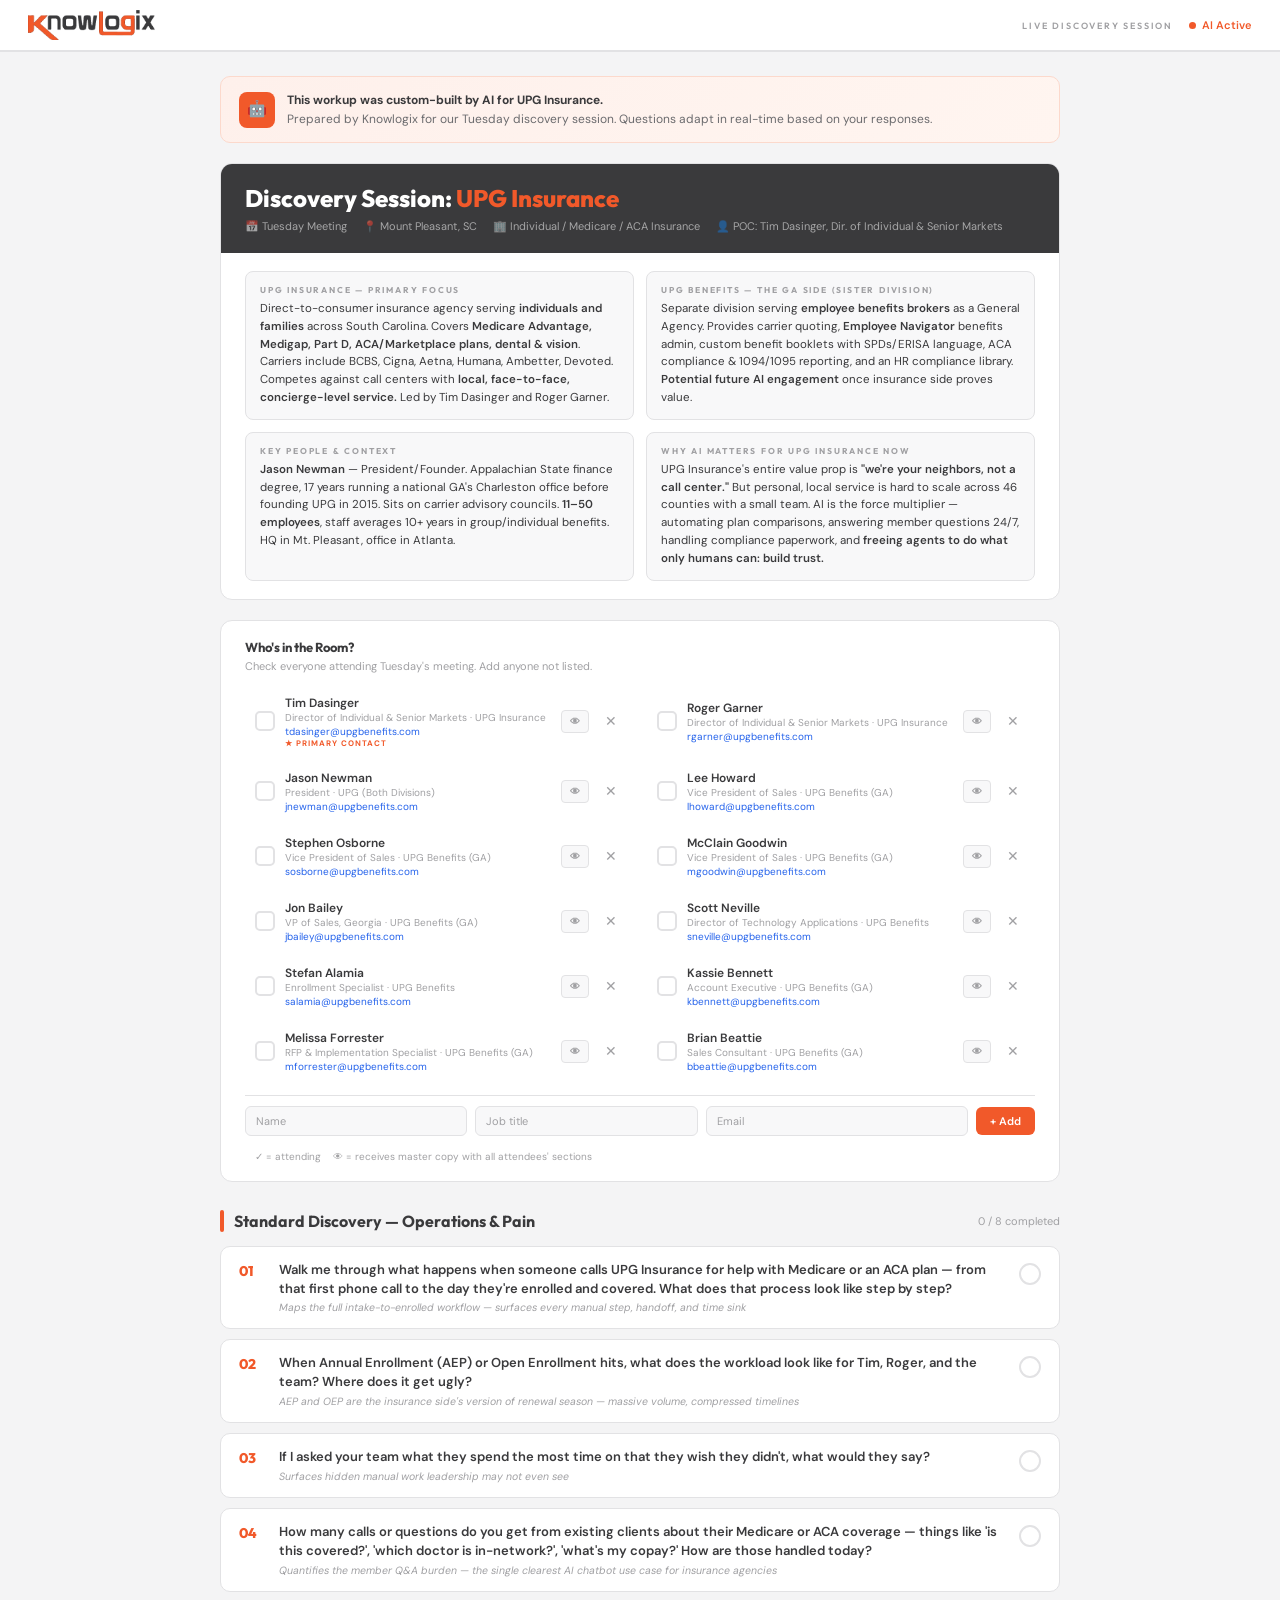
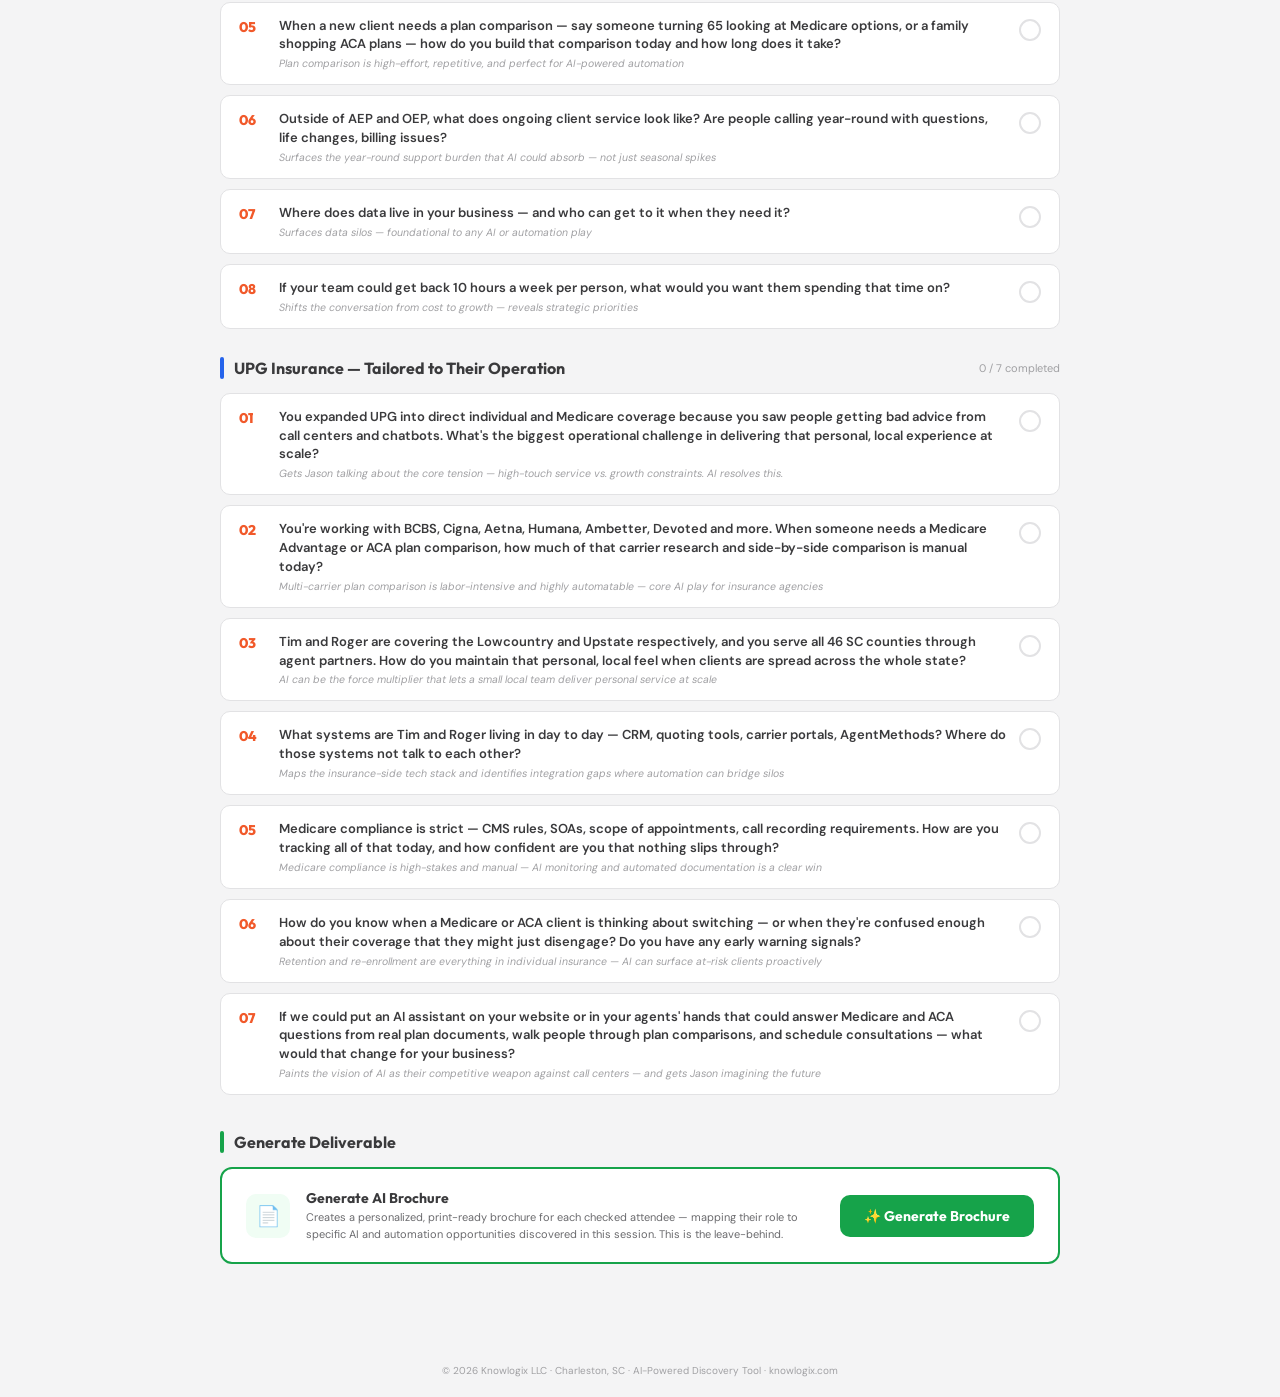
==== index.html @ 44c3808f "Initial commit — UPG Discovery Session tool AI-powered live discovery session app for UPG Insurance " ====
<!DOCTYPE html>
<html lang="en">
<head>
  <meta charset="UTF-8">
  <meta name="viewport" content="width=device-width, initial-scale=1.0">
  <title>Knowlogix — UPG Discovery Session</title>
  <link rel="stylesheet" href="css/styles.css">
</head>
<body>
<!-- TOP BAR -->
<div class="topbar">
  <img src="assets/knowlogix-logo.png" alt="Knowlogix">
  <div class="topbar-right">
    <span class="topbar-badge">Live Discovery Session</span>
    <span class="topbar-status"><span class="dot"></span> AI Active</span>
  </div>
</div>

<div class="container">

  <!-- AI BANNER -->
  <div class="ai-banner">
    <div class="icon-ai">🤖</div>
    <div>
      <strong>This workup was custom-built by AI for UPG Insurance.</strong><br>
      Prepared by Knowlogix for our Tuesday discovery session. Questions adapt in real-time based on your responses.
    </div>
  </div>

  <!-- CUSTOM UPG HEADER -->
  <div class="custom-header">
    <div class="custom-header-top">
      <h1>Discovery Session: <span>UPG Insurance</span></h1>
      <div class="custom-header-meta">
        <span>📅 Tuesday Meeting</span>
        <span>📍 Mount Pleasant, SC</span>
        <span>🏢 Individual / Medicare / ACA Insurance</span>
        <span>👤 POC: Tim Dasinger, Dir. of Individual & Senior Markets</span>
      </div>
    </div>
    <div class="custom-header-body">
      <div class="intel-grid">
        <div class="intel-card">
          <div class="intel-card-label">UPG Insurance — Primary Focus</div>
          <div class="intel-card-content">
            Direct-to-consumer insurance agency serving <strong>individuals and families</strong> across South Carolina. Covers <strong>Medicare Advantage, Medigap, Part D, ACA/Marketplace plans, dental & vision</strong>. Carriers include BCBS, Cigna, Aetna, Humana, Ambetter, Devoted. Competes against call centers with <strong>local, face-to-face, concierge-level service.</strong> Led by Tim Dasinger and Roger Garner.
          </div>
        </div>
        <div class="intel-card">
          <div class="intel-card-label">UPG Benefits — The GA Side (Sister Division)</div>
          <div class="intel-card-content">
            Separate division serving <strong>employee benefits brokers</strong> as a General Agency. Provides carrier quoting, <strong>Employee Navigator</strong> benefits admin, custom benefit booklets with SPDs/ERISA language, ACA compliance & 1094/1095 reporting, and an HR compliance library. <strong>Potential future AI engagement</strong> once insurance side proves value.
          </div>
        </div>
        <div class="intel-card">
          <div class="intel-card-label">Key People & Context</div>
          <div class="intel-card-content">
            <strong>Jason Newman</strong> — President/Founder. Appalachian State finance degree, 17 years running a national GA's Charleston office before founding UPG in 2015. Sits on carrier advisory councils. <strong>11–50 employees</strong>, staff averages 10+ years in group/individual benefits. HQ in Mt. Pleasant, office in Atlanta.
          </div>
        </div>
        <div class="intel-card">
          <div class="intel-card-label">Why AI Matters for UPG Insurance Now</div>
          <div class="intel-card-content">
            UPG Insurance's entire value prop is <strong>"we're your neighbors, not a call center."</strong> But personal, local service is hard to scale across 46 counties with a small team. AI is the force multiplier — automating plan comparisons, answering member questions 24/7, handling compliance paperwork, and <strong>freeing agents to do what only humans can: build trust.</strong>
          </div>
        </div>
      </div>
    </div>
  </div>

  <!-- SECTION 1: STANDARD DISCOVERY -->

  <!-- ATTENDEE PICKER -->
  <div class="attendees-section">
    <div class="attendees-title">Who's in the Room?</div>
    <div class="attendees-sub">Check everyone attending Tuesday's meeting. Add anyone not listed.</div>
    <div class="attendee-grid" id="attendee-grid">
    </div>
  </div>

  <div class="section-header">
    <div class="bar"></div>
    <h2>Standard Discovery — Operations & Pain</h2>
    <span class="count" id="count-standard">0 / 8 completed</span>
  </div>
  <div id="standard-questions"></div>

  <!-- SECTION 2: UPG-SPECIFIC -->
  <div class="section-header">
    <div class="bar" style="background: var(--blue);"></div>
    <h2>UPG Insurance — Tailored to Their Operation</h2>
    <span class="count" id="count-custom">0 / 7 completed</span>
  </div>
  <div id="custom-questions"></div>

  <!-- GENERATE BROCHURE SECTION -->
  <div class="section-header" style="margin-top:36px;">
    <div class="bar" style="background:var(--green);"></div>
    <h2>Generate Deliverable</h2>
  </div>
  <div class="gen-brochure-section">
    <div class="gen-brochure-inner">
      <div class="gen-icon">📄</div>
      <div class="gen-text">
        <div class="gen-title">Generate AI Brochure</div>
        <div class="gen-desc">Creates a personalized, print-ready brochure for each checked attendee — mapping their role to specific AI and automation opportunities discovered in this session. This is the leave-behind.</div>
      </div>
      <button class="btn-generate-brochure" id="btn-brochure" onclick="generateBrochure()">
        ✨ Generate Brochure
      </button>
    </div>
    <div id="brochure-loading" style="display:none;" class="brochure-loading">
      <div class="spinner"></div>
      <span>AI is building your personalized brochure — analyzing notes, attendees, and opportunity signals...</span>
    </div>
  </div>

  <!-- BROCHURE OUTPUT -->
  <div id="brochure-output"></div>

</div>

<div class="app-footer">
  © 2026 Knowlogix LLC · Charleston, SC · AI-Powered Discovery Tool · knowlogix.com
</div>

<script src="js/app.js"></script>
</body>
</html>
---- css/styles.css ----
@import url('https://fonts.googleapis.com/css2?family=DM+Sans:ital,wght@0,400;0,500;0,600;0,700&family=Outfit:wght@300;400;500;600;700;800&display=swap');

:root {
  --charcoal: #3a3a3c;
  --orange: #f1592a;
  --orange-light: #fef0eb;
  --orange-mid: #fcd9cc;
  --dark: #1e1e20;
  --mid: #6b6b6e;
  --light: #a0a0a3;
  --bg: #ffffff;
  --off-white: #f8f8f9;
  --rule: #e2e2e4;
  --green: #16a34a;
  --green-light: #f0fdf4;
  --blue: #2563eb;
  --blue-light: #eff6ff;
  --red: #dc2626;
}

* { margin:0; padding:0; box-sizing:border-box; }
body {
  font-family: 'DM Sans', sans-serif;
  background: #f4f4f5;
  color: var(--charcoal);
  min-height: 100vh;
}

/* ── TOP BAR ── */
.topbar {
  background: var(--bg);
  border-bottom: 2px solid var(--rule);
  padding: 10px 28px;
  display: flex;
  justify-content: space-between;
  align-items: center;
  position: sticky;
  top: 0;
  z-index: 100;
}
.topbar img { height: 30px; }
.topbar-right {
  display: flex;
  align-items: center;
  gap: 16px;
}
.topbar-badge {
  font-family: 'Outfit', sans-serif;
  font-size: 9px;
  font-weight: 600;
  letter-spacing: 1.8px;
  text-transform: uppercase;
  color: var(--light);
}
.topbar-status {
  font-size: 11px;
  font-weight: 600;
  color: var(--orange);
  display: flex;
  align-items: center;
  gap: 6px;
}
.topbar-status .dot {
  width: 7px; height: 7px;
  border-radius: 50%;
  background: var(--orange);
  animation: pulse 2s infinite;
}
@keyframes pulse {
  0%, 100% { opacity: 1; }
  50% { opacity: 0.4; }
}

/* ── CONTAINER ── */
.container {
  max-width: 880px;
  margin: 0 auto;
  padding: 24px 20px 60px;
}

/* ── AI BANNER ── */
.ai-banner {
  background: linear-gradient(135deg, var(--orange-light), #fff5f0);
  border: 1px solid var(--orange-mid);
  border-radius: 10px;
  padding: 14px 18px;
  margin-bottom: 20px;
  display: flex;
  align-items: center;
  gap: 12px;
  font-size: 12px;
  color: var(--mid);
  line-height: 1.55;
}
.ai-banner .icon-ai {
  width: 36px; height: 36px;
  border-radius: 8px;
  background: var(--orange);
  display: flex;
  align-items: center;
  justify-content: center;
  flex-shrink: 0;
  font-size: 16px;
}
.ai-banner strong { color: var(--charcoal); }

/* ── CUSTOM HEADER ── */
.custom-header {
  background: #fff;
  border-radius: 12px;
  border: 1px solid var(--rule);
  overflow: hidden;
  margin-bottom: 20px;
}
.custom-header-top {
  background: var(--charcoal);
  padding: 20px 24px;
  color: #fff;
}
.custom-header-top h1 {
  font-family: 'Outfit', sans-serif;
  font-weight: 800;
  font-size: 24px;
  line-height: 1.2;
  margin-bottom: 4px;
}
.custom-header-top h1 span { color: var(--orange); }
.custom-header-meta {
  font-size: 11px;
  color: rgba(255,255,255,0.55);
  display: flex;
  flex-wrap: wrap;
  gap: 16px;
  margin-top: 6px;
}
.custom-header-body { padding: 18px 24px; }
.intel-grid {
  display: grid;
  grid-template-columns: 1fr 1fr;
  gap: 12px;
}
.intel-card {
  background: var(--off-white);
  border: 1px solid var(--rule);
  border-radius: 8px;
  padding: 12px 14px;
}
.intel-card-label {
  font-family: 'Outfit', sans-serif;
  font-weight: 700;
  font-size: 8.5px;
  text-transform: uppercase;
  letter-spacing: 1.8px;
  color: var(--light);
  margin-bottom: 5px;
}
.intel-card-content {
  font-size: 11.5px;
  color: var(--charcoal);
  line-height: 1.55;
}
.intel-card-content strong { font-weight: 600; }

/* ── SECTION HEADERS ── */
.section-header {
  display: flex;
  align-items: center;
  gap: 10px;
  margin: 28px 0 14px;
}
.section-header .bar {
  width: 4px;
  height: 22px;
  border-radius: 2px;
  background: var(--orange);
}
.section-header h2 {
  font-family: 'Outfit', sans-serif;
  font-weight: 700;
  font-size: 16px;
  color: var(--charcoal);
}
.section-header .count {
  font-size: 11px;
  color: var(--light);
  margin-left: auto;
}

/* ── QUESTION CARD ── */
.q-card {
  background: #fff;
  border: 1px solid var(--rule);
  border-radius: 10px;
  margin-bottom: 10px;
  overflow: hidden;
  transition: border-color 0.2s, box-shadow 0.2s;
}
.q-card.active {
  border-color: var(--orange);
  box-shadow: 0 2px 12px rgba(241,89,42,0.1);
}
.q-card.completed { border-color: var(--green); }
.q-card-header {
  padding: 14px 18px;
  display: flex;
  align-items: flex-start;
  gap: 12px;
  cursor: pointer;
  user-select: none;
}
.q-num {
  font-family: 'Outfit', sans-serif;
  font-weight: 800;
  font-size: 14px;
  color: var(--orange);
  width: 28px;
  flex-shrink: 0;
  padding-top: 1px;
}
.q-card.completed .q-num { color: var(--green); }
.q-main { flex: 1; }
.q-text {
  font-size: 13px;
  font-weight: 600;
  color: var(--charcoal);
  line-height: 1.45;
}
.q-why {
  font-size: 10.5px;
  color: var(--light);
  margin-top: 3px;
  font-style: italic;
}
.q-status {
  width: 22px; height: 22px;
  border-radius: 50%;
  border: 2px solid var(--rule);
  display: flex;
  align-items: center;
  justify-content: center;
  flex-shrink: 0;
  font-size: 12px;
  margin-top: 2px;
  color: transparent;
}
.q-card.completed .q-status {
  background: var(--green);
  border-color: var(--green);
  color: #fff;
}
.q-card.active .q-status { border-color: var(--orange); }

/* ── EXPANDED BODY ── */
.q-body {
  display: none;
  padding: 0 18px 16px;
  padding-left: 58px;
}
.q-card.active .q-body { display: block; }

/* ── RECORDING CONTROLS ── */
.rec-controls {
  display: flex;
  gap: 8px;
  align-items: center;
  margin-bottom: 10px;
  flex-wrap: wrap;
}
.btn-rec {
  display: flex;
  align-items: center;
  gap: 6px;
  padding: 8px 14px;
  border-radius: 8px;
  border: none;
  font-family: 'DM Sans', sans-serif;
  font-size: 12px;
  font-weight: 600;
  cursor: pointer;
  transition: all 0.15s;
}
.btn-rec.record { background: var(--red); color: #fff; }
.btn-rec.record:hover { background: #b91c1c; }
.btn-rec.record.recording { animation: recPulse 1s infinite; }
@keyframes recPulse {
  0%, 100% { box-shadow: 0 0 0 0 rgba(220,38,38,0.4); }
  50% { box-shadow: 0 0 0 8px rgba(220,38,38,0); }
}
.btn-rec.generate { background: var(--orange); color: #fff; }
.btn-rec.generate:hover { background: #d94920; }
.btn-rec.done { background: var(--green); color: #fff; }
.btn-rec:disabled { opacity: 0.4; cursor: not-allowed; }

.rec-indicator {
  font-size: 11px;
  color: var(--red);
  font-weight: 600;
  display: flex;
  align-items: center;
  gap: 5px;
}
.rec-dot {
  width: 8px; height: 8px;
  border-radius: 50%;
  background: var(--red);
  animation: blink 0.8s infinite;
}
@keyframes blink {
  0%, 100% { opacity: 1; }
  50% { opacity: 0; }
}

/* ── NOTES ── */
.notes-area {
  width: 100%;
  min-height: 60px;
  border: 1px solid var(--rule);
  border-radius: 8px;
  padding: 10px 12px;
  font-family: 'DM Sans', sans-serif;
  font-size: 12px;
  color: var(--charcoal);
  resize: vertical;
  margin-bottom: 10px;
  background: var(--off-white);
  line-height: 1.55;
}
.notes-area:focus { outline: none; border-color: var(--orange); background: #fff; }
.notes-area::placeholder { color: var(--light); }

/* ── AI FOLLOW-UP ── */
.ai-followup {
  background: var(--blue-light);
  border: 1px solid #bfdbfe;
  border-radius: 8px;
  padding: 12px 14px;
  margin-top: 8px;
}
.ai-followup-label {
  font-family: 'Outfit', sans-serif;
  font-weight: 700;
  font-size: 9px;
  text-transform: uppercase;
  letter-spacing: 1.5px;
  color: var(--blue);
  margin-bottom: 6px;
}
.ai-followup-content {
  font-size: 12px;
  color: var(--charcoal);
  line-height: 1.6;
}
.followup-q {
  margin-bottom: 6px;
  padding-left: 10px;
  border-left: 2px solid var(--blue);
}
.ai-loading {
  display: flex;
  align-items: center;
  gap: 8px;
  font-size: 12px;
  color: var(--blue);
  font-weight: 500;
}
.spinner {
  width: 16px; height: 16px;
  border: 2px solid #bfdbfe;
  border-top-color: var(--blue);
  border-radius: 50%;
  animation: spin 0.6s linear infinite;
}
@keyframes spin { to { transform: rotate(360deg); } }

.opportunity-signal {
  margin-top: 8px;
  padding: 8px 10px;
  background: #f0fdf4;
  border: 1px solid #bbf7d0;
  border-radius: 6px;
  font-size: 11px;
  color: #166534;
  line-height: 1.5;
}

/* ── TRANSCRIPT ── */
.transcript-label {
  font-size: 9px;
  font-weight: 700;
  text-transform: uppercase;
  letter-spacing: 1.2px;
  color: var(--light);
  margin-bottom: 4px;
}
.transcript-text {
  background: #fff;
  border: 1px solid var(--rule);
  border-radius: 8px;
  padding: 10px 12px;
  font-size: 12px;
  color: var(--charcoal);
  line-height: 1.55;
  margin-bottom: 8px;
  max-height: 120px;
  overflow-y: auto;
}

/* ── FOOTER ── */
.app-footer {
  text-align: center;
  padding: 20px;
  font-size: 10px;
  color: var(--light);
}

/* ── ATTENDEE PICKER ── */
.attendees-section {
  background: #fff;
  border: 1px solid var(--rule);
  border-radius: 12px;
  padding: 18px 24px;
  margin-bottom: 20px;
}
.attendees-title {
  font-family: 'Outfit', sans-serif;
  font-weight: 700;
  font-size: 13px;
  color: var(--charcoal);
  margin-bottom: 4px;
}
.attendees-sub {
  font-size: 11px;
  color: var(--light);
  margin-bottom: 14px;
}
.attendee-grid {
  display: grid;
  grid-template-columns: 1fr 1fr;
  gap: 6px 14px;
}
.attendee-row {
  display: flex;
  align-items: center;
  gap: 10px;
  padding: 8px 10px;
  border-radius: 6px;
  cursor: pointer;
  user-select: none;
  transition: background 0.15s;
}
.attendee-row:hover { background: var(--off-white); }
.attendee-row.checked { background: var(--green-light); }
.attendee-check {
  width: 20px; height: 20px;
  border-radius: 5px;
  border: 2px solid var(--rule);
  display: flex;
  align-items: center;
  justify-content: center;
  flex-shrink: 0;
  font-size: 12px;
  color: transparent;
  transition: all 0.15s;
}
.attendee-row.checked .attendee-check {
  background: var(--green);
  border-color: var(--green);
  color: #fff;
}
.attendee-info { flex: 1; }
.attendee-name {
  font-size: 12px;
  font-weight: 600;
  color: var(--charcoal);
}
.attendee-role {
  font-size: 10px;
  color: var(--light);
}
.attendee-poc {
  font-size: 8px;
  font-weight: 700;
  text-transform: uppercase;
  letter-spacing: 1px;
  color: var(--orange);
}
.add-attendee-row {
  grid-column: 1 / -1;
  display: flex;
  gap: 8px;
  align-items: center;
  margin-top: 8px;
  padding-top: 10px;
  border-top: 1px solid var(--rule);
}
.add-input {
  padding: 7px 10px;
  border: 1px solid var(--rule);
  border-radius: 6px;
  font-family: 'DM Sans', sans-serif;
  font-size: 11px;
  color: var(--charcoal);
  background: var(--off-white);
}
.add-input:focus { outline: none; border-color: var(--orange); background: #fff; }
.add-input::placeholder { color: var(--light); }
.btn-add {
  padding: 7px 14px;
  border: none;
  border-radius: 6px;
  background: var(--orange);
  color: #fff;
  font-family: 'DM Sans', sans-serif;
  font-size: 11px;
  font-weight: 600;
  cursor: pointer;
}
.btn-add:hover { background: #d94920; }

/* ── GENERATE BROCHURE ── */
.gen-brochure-section {
  background: #fff;
  border: 2px solid var(--green);
  border-radius: 12px;
  padding: 20px 24px;
  margin-bottom: 20px;
}
.gen-brochure-inner {
  display: flex;
  align-items: center;
  gap: 16px;
}
.gen-icon {
  width: 44px; height: 44px;
  background: var(--green-light);
  border-radius: 10px;
  display: flex;
  align-items: center;
  justify-content: center;
  font-size: 20px;
  flex-shrink: 0;
}
.gen-text { flex: 1; }
.gen-title {
  font-family: 'Outfit', sans-serif;
  font-weight: 700;
  font-size: 14px;
  color: var(--charcoal);
  margin-bottom: 2px;
}
.gen-desc {
  font-size: 11px;
  color: var(--mid);
  line-height: 1.5;
}
.btn-generate-brochure {
  padding: 12px 24px;
  border: none;
  border-radius: 10px;
  background: var(--green);
  color: #fff;
  font-family: 'Outfit', sans-serif;
  font-size: 14px;
  font-weight: 700;
  cursor: pointer;
  white-space: nowrap;
  transition: background 0.15s;
}
.btn-generate-brochure:hover { background: #15803d; }
.btn-generate-brochure:disabled { opacity: 0.5; cursor: not-allowed; }
.brochure-loading {
  display: flex;
  align-items: center;
  gap: 10px;
  margin-top: 14px;
  font-size: 12px;
  color: var(--green);
  font-weight: 500;
}

/* ── BROCHURE OUTPUT ── */
.brochure-frame {
  background: #fff;
  border: 1px solid var(--rule);
  border-radius: 12px;
  overflow: hidden;
  margin-bottom: 20px;
  box-shadow: 0 4px 24px rgba(0,0,0,0.06);
}
.brochure-toolbar {
  background: var(--charcoal);
  padding: 10px 20px;
  display: flex;
  justify-content: space-between;
  align-items: center;
}
.brochure-toolbar-title {
  font-family: 'Outfit', sans-serif;
  font-size: 12px;
  font-weight: 600;
  color: #fff;
  letter-spacing: 0.5px;
}
.btn-print {
  padding: 6px 16px;
  border: none;
  border-radius: 6px;
  background: var(--orange);
  color: #fff;
  font-family: 'DM Sans', sans-serif;
  font-size: 11px;
  font-weight: 600;
  cursor: pointer;
}
.btn-print:hover { background: #d94920; }
.brochure-content {
  padding: 40px;
  font-size: 13px;
  color: var(--charcoal);
  line-height: 1.65;
}
.brochure-content h1 {
  font-family: 'Outfit', sans-serif;
  font-weight: 800;
  font-size: 26px;
  color: var(--charcoal);
  margin-bottom: 4px;
}
.brochure-content h1 span { color: var(--orange); }
.brochure-content .brochure-sub {
  font-size: 12px;
  color: var(--mid);
  margin-bottom: 24px;
  padding-bottom: 16px;
  border-bottom: 2px solid var(--rule);
}
.brochure-content h2 {
  font-family: 'Outfit', sans-serif;
  font-weight: 700;
  font-size: 16px;
  color: var(--orange);
  margin-top: 24px;
  margin-bottom: 8px;
  padding-bottom: 4px;
  border-bottom: 1px solid var(--orange-light);
}
.brochure-content h3 {
  font-family: 'Outfit', sans-serif;
  font-weight: 700;
  font-size: 13px;
  color: var(--charcoal);
  margin-top: 14px;
  margin-bottom: 4px;
}
.brochure-content p {
  margin-bottom: 8px;
}
.brochure-content strong {
  font-weight: 600;
  color: var(--charcoal);
}
.brochure-content .person-block {
  background: var(--off-white);
  border: 1px solid var(--rule);
  border-radius: 8px;
  padding: 14px 18px;
  margin-bottom: 12px;
}
.brochure-content .person-name {
  font-family: 'Outfit', sans-serif;
  font-weight: 700;
  font-size: 14px;
  color: var(--charcoal);
}
.brochure-content .person-role {
  font-size: 11px;
  color: var(--light);
  margin-bottom: 8px;
}
.brochure-content .opp-item {
  padding-left: 12px;
  border-left: 3px solid var(--orange);
  margin-bottom: 8px;
}
.brochure-content .cta-block {
  background: var(--orange);
  color: #fff;
  border-radius: 8px;
  padding: 18px 22px;
  margin-top: 24px;
}
.brochure-content .cta-block h3 {
  color: #fff;
  margin-top: 0;
  font-size: 15px;
}
.brochure-content .cta-block p {
  color: rgba(255,255,255,0.9);
  margin-bottom: 4px;
}

@media print {
  body * { visibility: hidden; }
  #print-target, #print-target * { visibility: visible; }
  #print-target {
    position: absolute;
    left: 0; top: 0;
    width: 100%;
    padding: 0.5in;
  }
  .brochure-toolbar { display: none; }
}
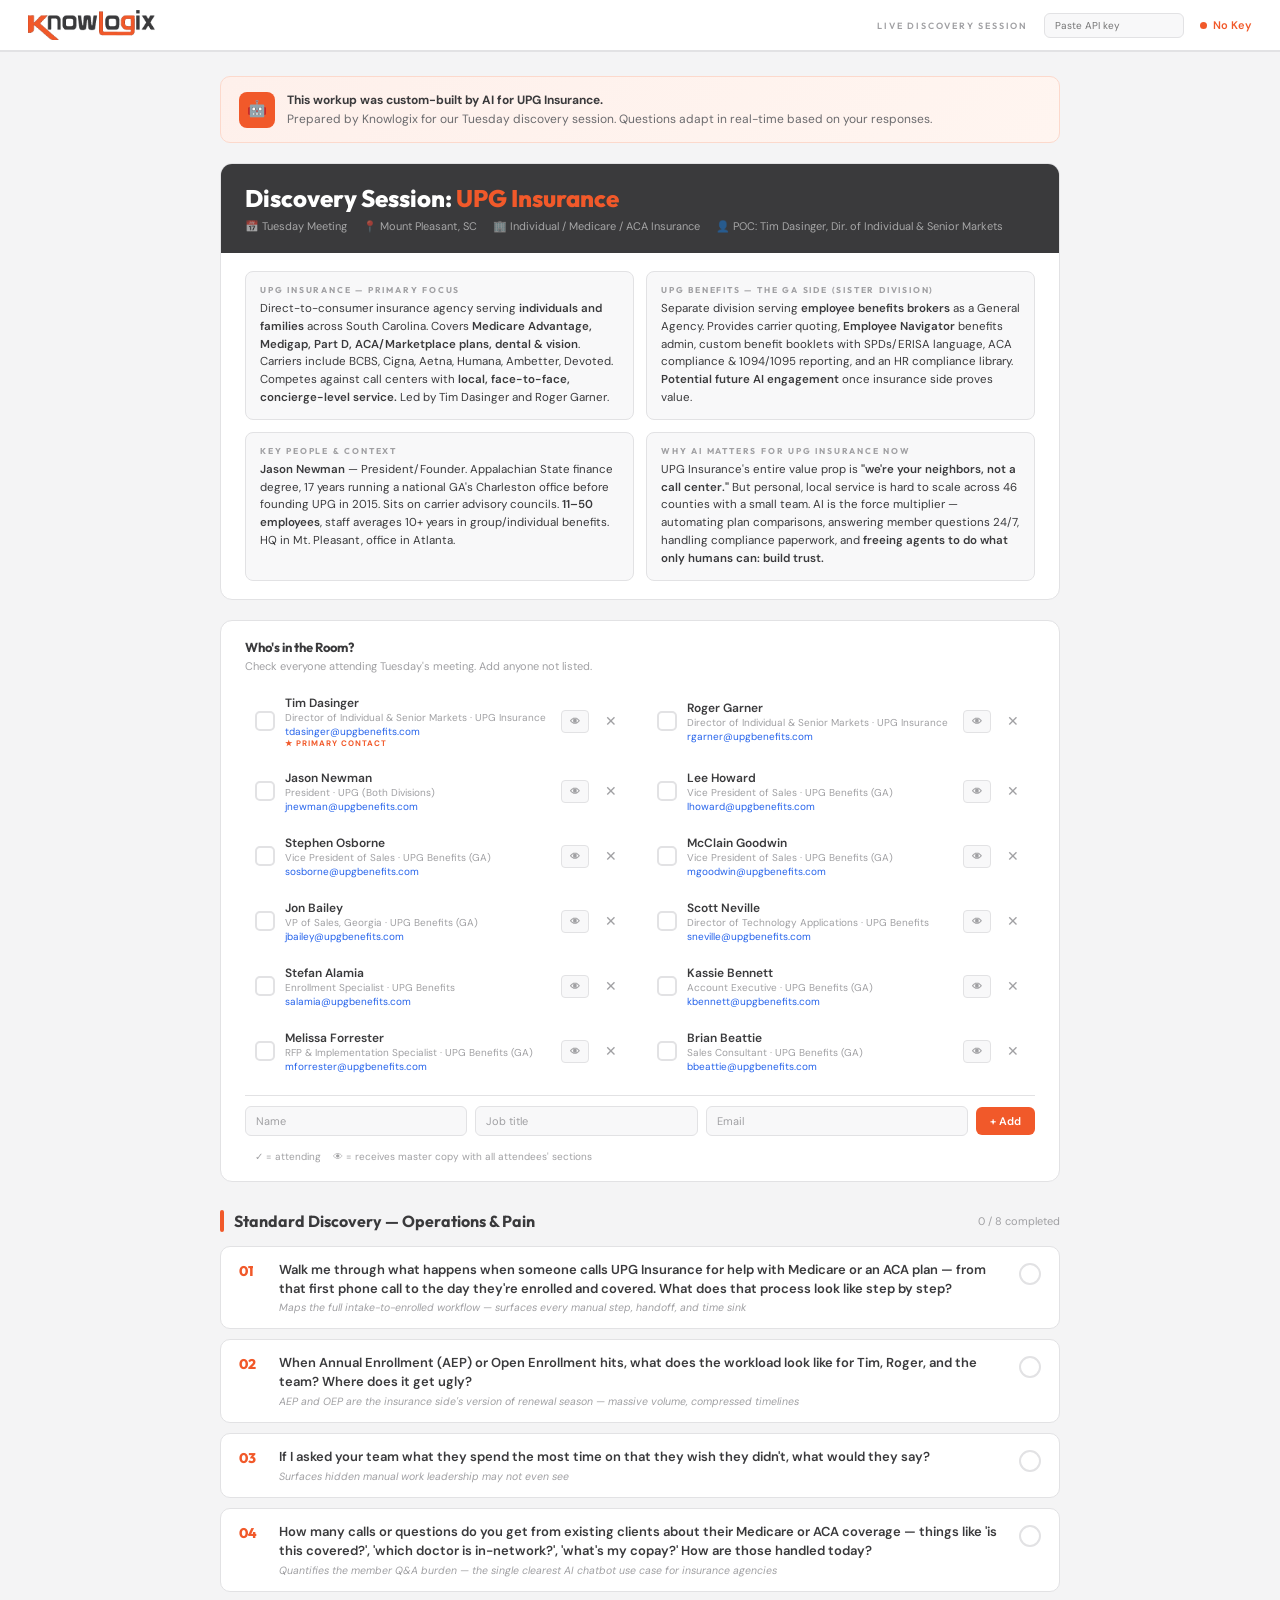
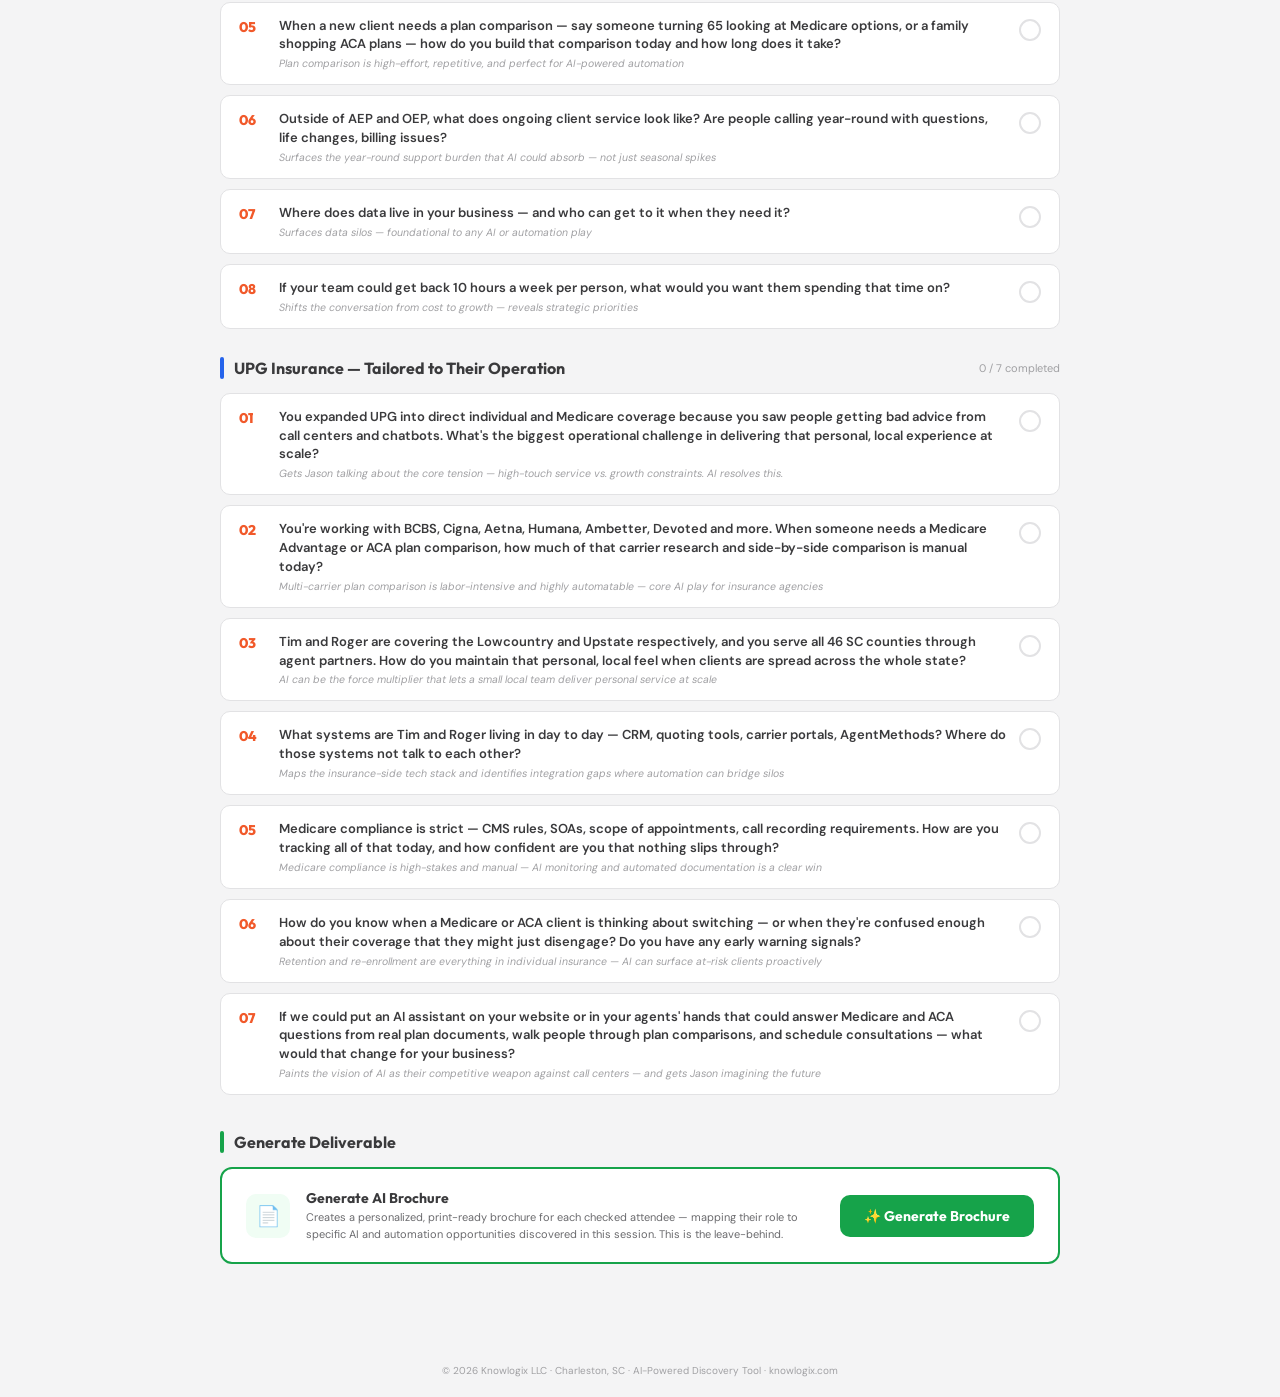
==== commit 86c43346: "Add API key input and fix Anthropic API headers for browser CORS Co-Authored-By: Claude Opus 4.6 (1M" ====
--- a/index.html
+++ b/index.html
@@ -12,7 +12,8 @@
   <img src="assets/knowlogix-logo.png" alt="Knowlogix">
   <div class="topbar-right">
     <span class="topbar-badge">Live Discovery Session</span>
-    <span class="topbar-status"><span class="dot"></span> AI Active</span>
+    <input type="password" id="api-key-input" class="api-key-input" placeholder="Paste API key" oninput="saveApiKey(this.value)">
+    <span class="topbar-status" id="ai-status"><span class="dot" id="ai-dot"></span> <span id="ai-status-text">No Key</span></span>
   </div>
 </div>
 
--- a/css/styles.css
+++ b/css/styles.css
@@ -52,6 +52,18 @@
   text-transform: uppercase;
   color: var(--light);
 }
+.api-key-input {
+  padding: 5px 10px;
+  border: 1px solid var(--rule);
+  border-radius: 6px;
+  font-family: 'DM Sans', sans-serif;
+  font-size: 10px;
+  width: 140px;
+  color: var(--charcoal);
+  background: var(--off-white);
+}
+.api-key-input:focus { outline: none; border-color: var(--orange); background: #fff; }
+.api-key-input.has-key { border-color: var(--green); background: var(--green-light); }
 .topbar-status {
   font-size: 11px;
   font-weight: 600;
@@ -60,6 +72,8 @@
   align-items: center;
   gap: 6px;
 }
+.topbar-status.active { color: var(--green); }
+.topbar-status.active .dot { background: var(--green); }
 .topbar-status .dot {
   width: 7px; height: 7px;
   border-radius: 50%;
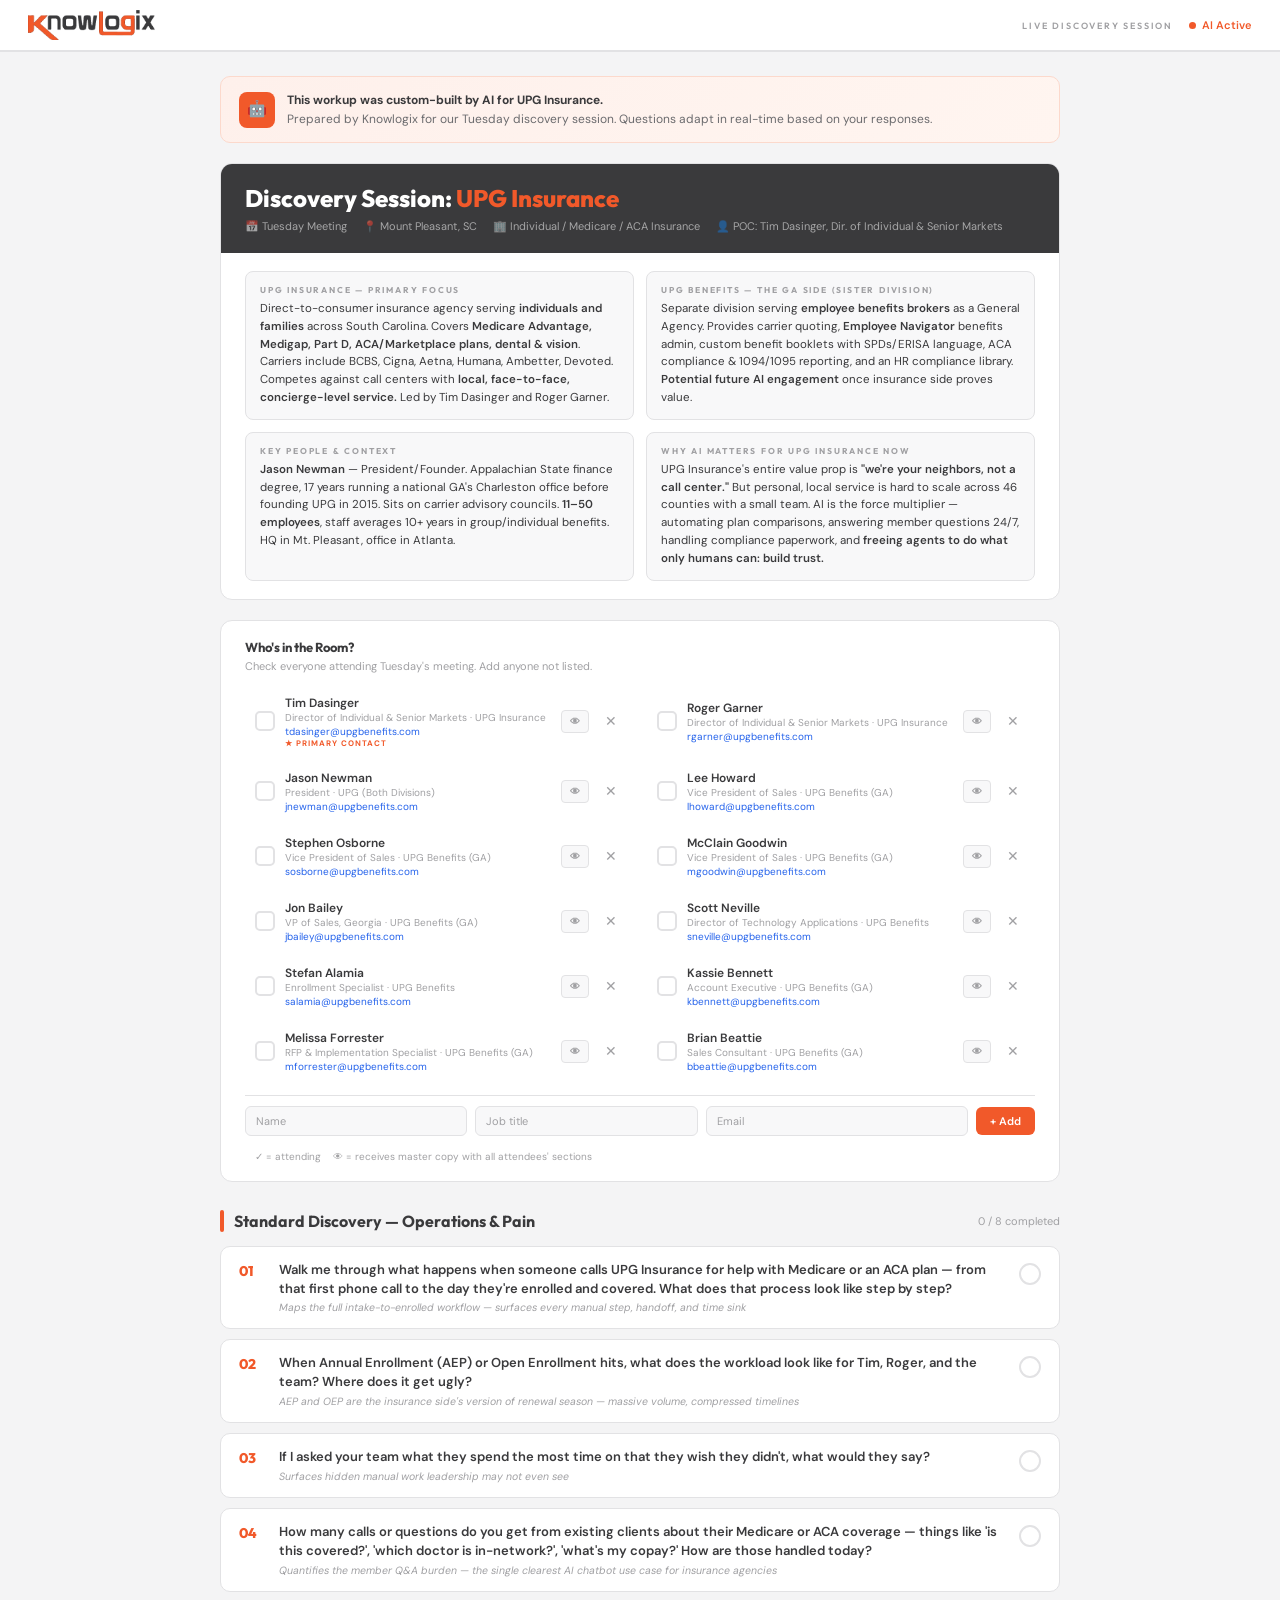
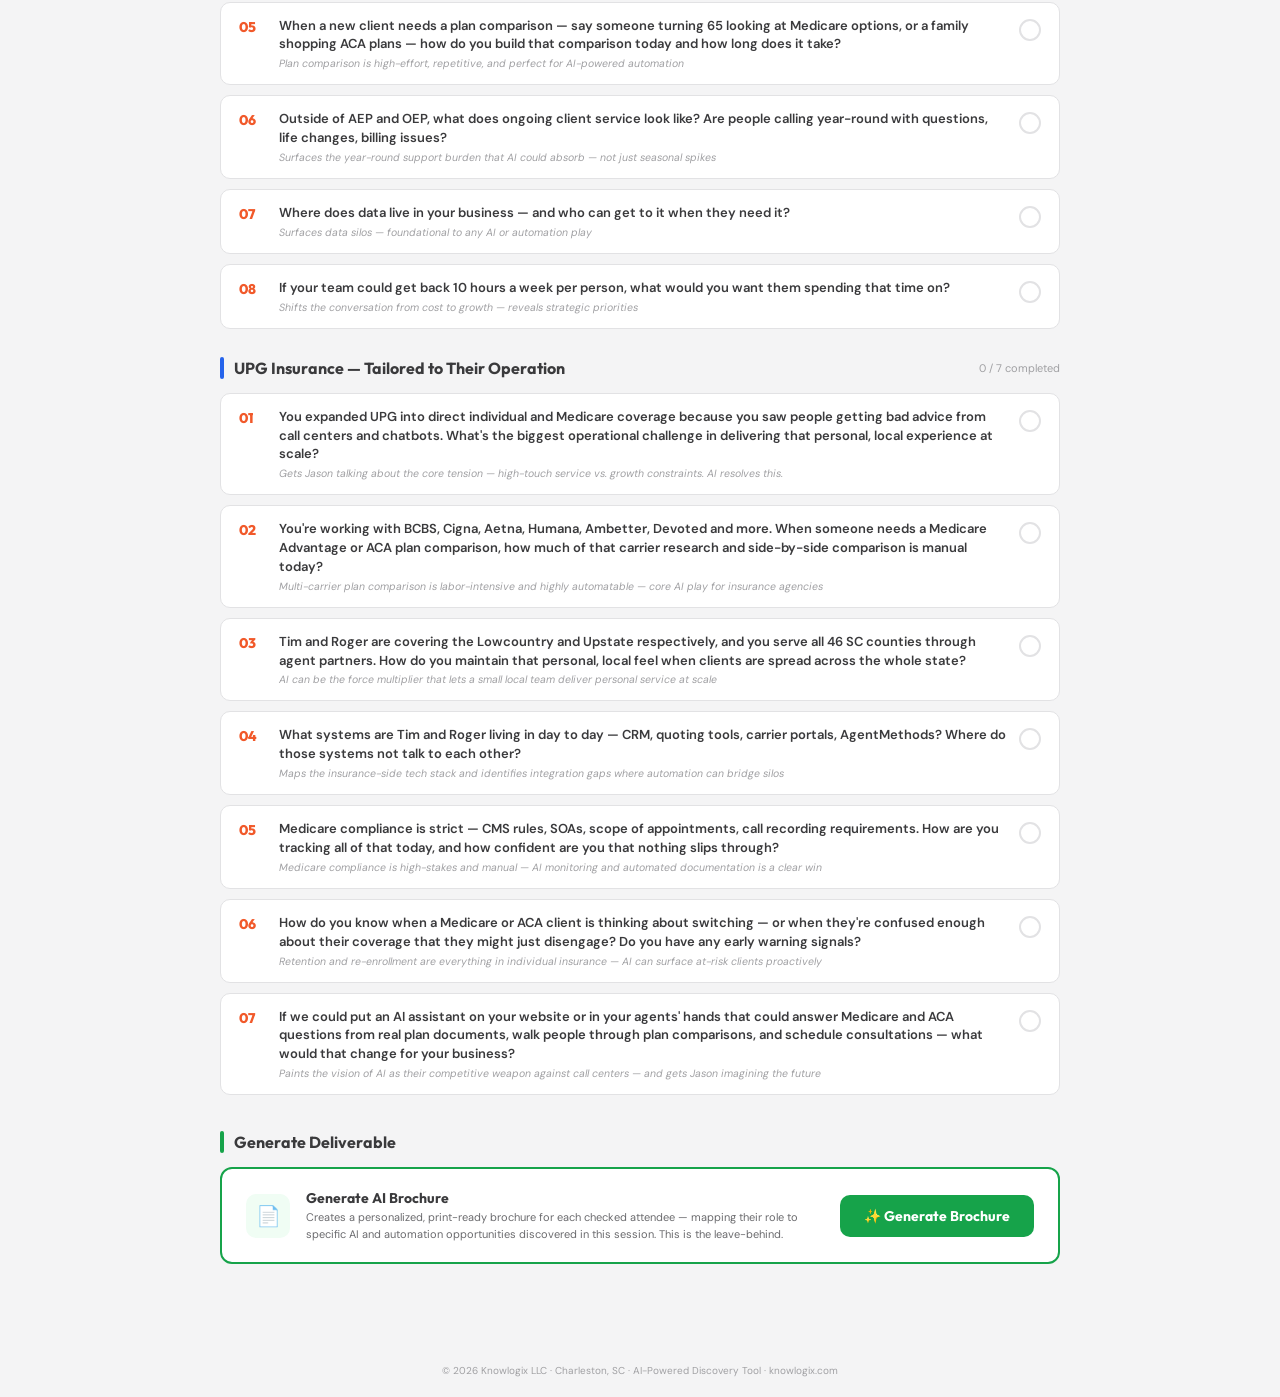
==== commit f78f3d26: "Route all AI calls through n8n proxy — no API key needed in browser Added ai-proxy-n8n.json workflow" ====
--- a/index.html
+++ b/index.html
@@ -12,8 +12,7 @@
   <img src="assets/knowlogix-logo.png" alt="Knowlogix">
   <div class="topbar-right">
     <span class="topbar-badge">Live Discovery Session</span>
-    <input type="password" id="api-key-input" class="api-key-input" placeholder="Paste API key" oninput="saveApiKey(this.value)">
-    <span class="topbar-status" id="ai-status"><span class="dot" id="ai-dot"></span> <span id="ai-status-text">No Key</span></span>
+    <span class="topbar-status"><span class="dot"></span> AI Active</span>
   </div>
 </div>
 
